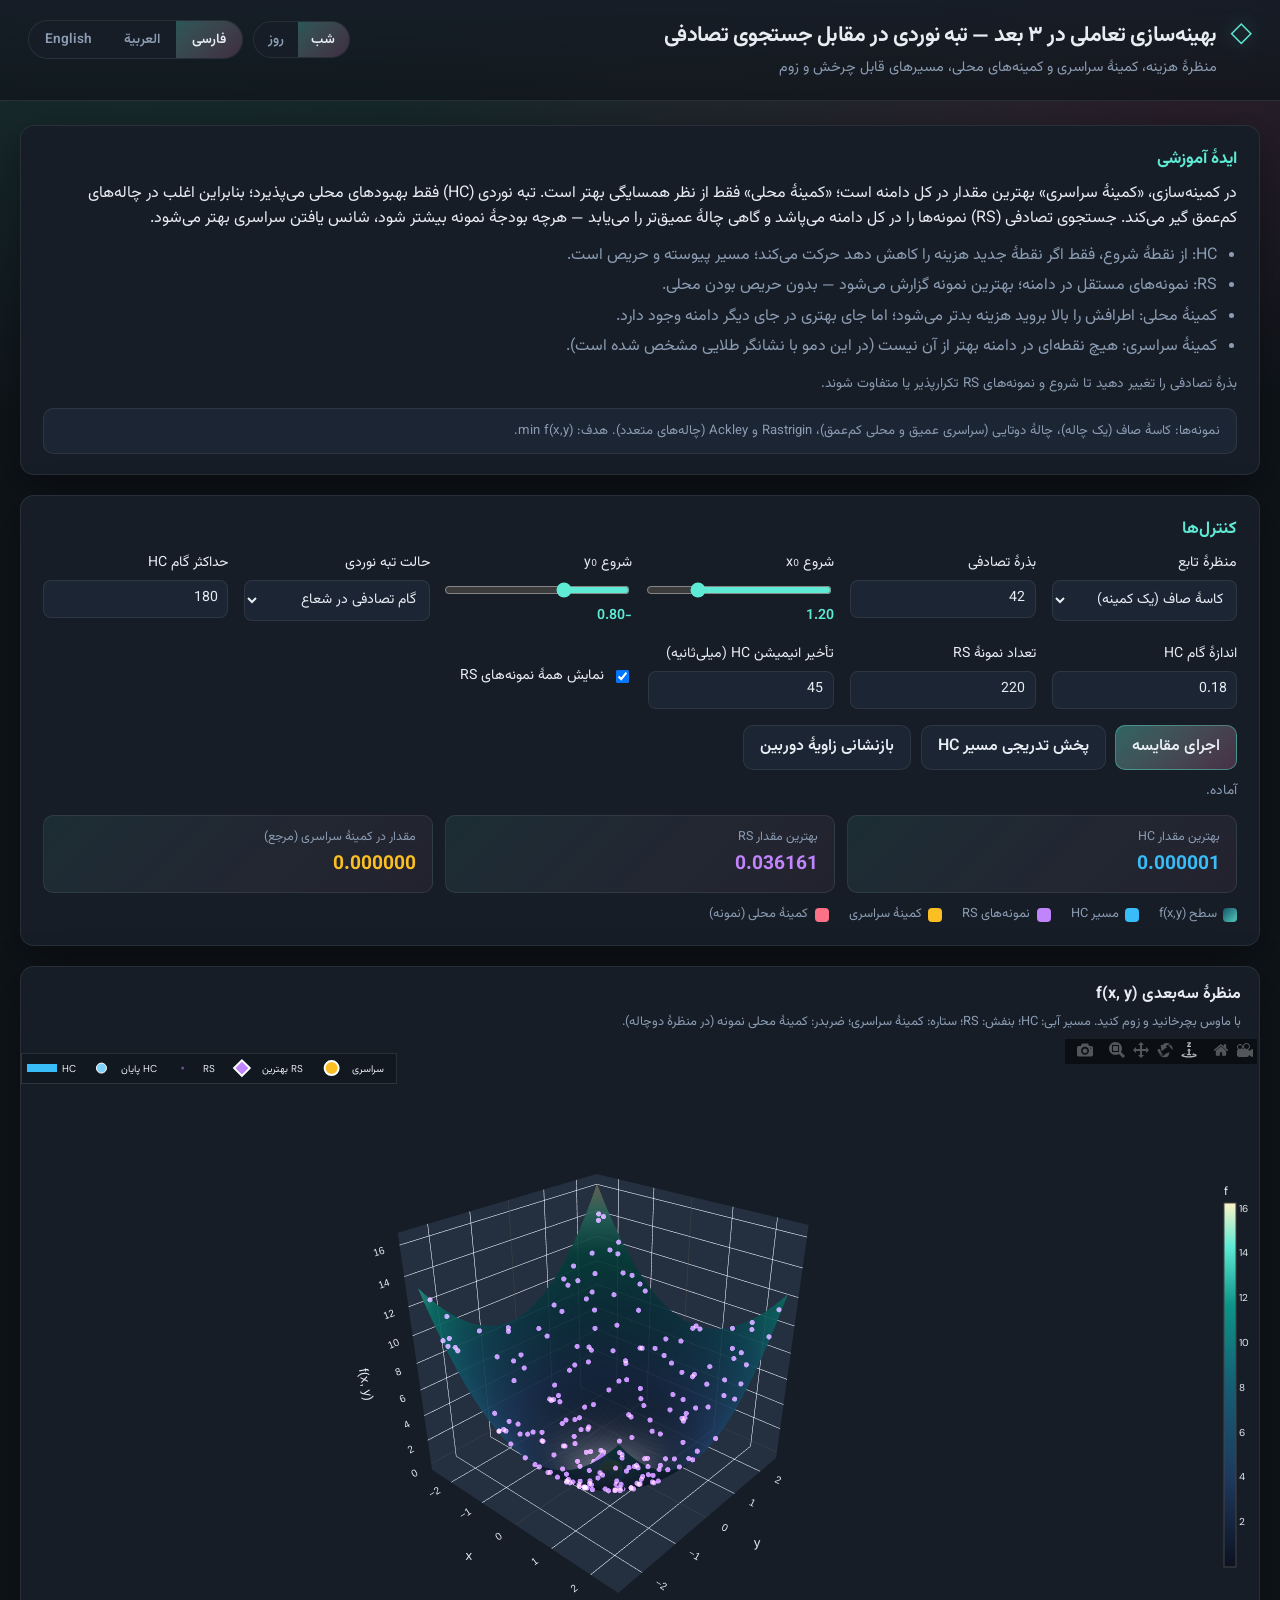
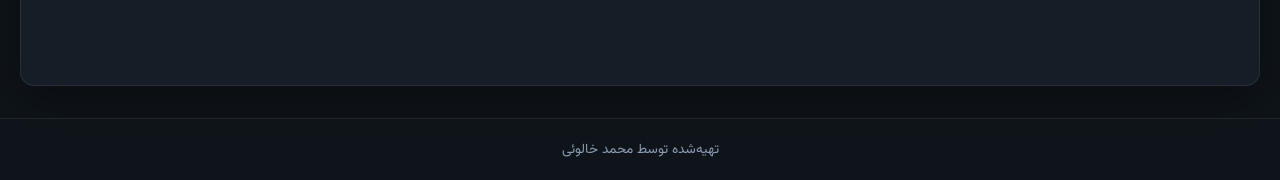
==== docs/index.html @ 894d6543 "update" ====
<!DOCTYPE html>
<html lang="fa" dir="rtl" data-theme="dark">
<head>
  <meta charset="UTF-8" />
  <meta name="viewport" content="width=device-width, initial-scale=1" />
  <title>Visualize Optimization</title>
  <link rel="preconnect" href="https://fonts.googleapis.com" />
  <link rel="preconnect" href="https://fonts.gstatic.com" crossorigin />
  <link href="https://fonts.googleapis.com/css2?family=DM+Sans:ital,opsz,wght@0,9..40,400;0,9..40,600;0,9..40,700&family=Noto+Sans+Arabic:wght@400;600;700&family=Vazirmatn:wght@400;600;700&display=swap" rel="stylesheet" />
  <script src="https://cdn.plot.ly/plotly-2.35.2.min.js"></script>
  <link rel="stylesheet" href="static/style.css" />
</head>
<body>
  <div class="app-shell">
    <header class="top-bar">
      <div class="brand">
        <span class="brand-mark">◇</span>
        <div class="brand-text">
          <h1 data-i18n="title">بهینه‌سازی تعاملی در ۳ بعد — تپه نوردی در مقابل جستجوی تصادفی</h1>
          <p class="subtitle" data-i18n="subtitle">منظرهٔ هزینه، نقطهٔ سراسری و نقاط محلی، مقایسهٔ مسیرها</p>
        </div>
      </div>
      <div class="top-actions">
        <div class="theme-switch" role="group" aria-label="Theme">
          <button type="button" id="theme-dark" class="theme-btn active" data-theme-pick="dark" aria-pressed="true" data-i18n="theme_dark">شب</button>
          <button type="button" id="theme-light" class="theme-btn" data-theme-pick="light" aria-pressed="false" data-i18n="theme_light">روز</button>
        </div>
        <div class="lang-switch" role="group" aria-label="Language">
          <button type="button" id="lang-fa" class="lang-btn active" aria-pressed="true">فارسی</button>
          <button type="button" id="lang-ar" class="lang-btn" aria-pressed="false">العربية</button>
          <button type="button" id="lang-en" class="lang-btn" aria-pressed="false">English</button>
        </div>
      </div>
    </header>

    <main class="layout">
      <section class="panel intro-panel">
        <h2 data-i18n="intro_title">ایدهٔ آموزشی</h2>
        <p class="lead" data-i18n="intro_p1"></p>
        <ul class="bullets">
          <li data-i18n="bullet_hc"></li>
          <li data-i18n="bullet_rs"></li>
          <li data-i18n="bullet_local"></li>
          <li data-i18n="bullet_global"></li>
        </ul>
        <p class="small muted" data-i18n="repro_note"></p>
        <div class="formula-note" data-i18n="formula_note"></div>
      </section>

      <section class="panel controls-panel">
        <h2 data-i18n="controls_title">کنترل‌ها</h2>
        <div class="control-grid">
          <label class="field">
            <span data-i18n="label_landscape">منظرهٔ تابع</span>
            <select id="select-landscape" class="select-input">
              <option value="smooth_bowl" data-i18n-opt="landscape_bowl"></option>
              <option value="double_well" data-i18n-opt="landscape_double"></option>
              <option value="rastrigin" data-i18n-opt="landscape_rastrigin"></option>
              <option value="ackley" data-i18n-opt="landscape_ackley"></option>
            </select>
          </label>
          <label class="field">
            <span data-i18n="label_seed">بذرهٔ تصادفی</span>
            <input type="number" id="input-seed" value="42" min="0" max="999999" step="1" />
          </label>
          <label class="field">
            <span data-i18n="label_start_x">شروع x₀</span>
            <input type="range" id="slider-x0" min="-2.5" max="2.5" step="0.05" value="1.2" />
            <output id="out-x0">1.20</output>
          </label>
          <label class="field">
            <span data-i18n="label_start_y">شروع y₀</span>
            <input type="range" id="slider-y0" min="-2.5" max="2.5" step="0.05" value="-0.8" />
            <output id="out-y0">-0.80</output>
          </label>
          <label class="field">
            <span data-i18n="label_hc_mode">حالت تپه نوردی</span>
            <select id="select-hc-mode" class="select-input">
              <option value="random" data-i18n-opt="hc_mode_random"></option>
              <option value="neighbors" data-i18n-opt="hc_mode_neighbors"></option>
            </select>
          </label>
          <label class="field">
            <span data-i18n="label_hc_steps">حداکثر گام HC</span>
            <input type="number" id="input-hc-steps" value="180" min="20" max="800" step="10" />
          </label>
          <label class="field">
            <span data-i18n="label_hc_step">اندازهٔ گام HC</span>
            <input type="number" id="input-hc-step" value="0.18" min="0.02" max="0.6" step="0.01" />
          </label>
          <label class="field">
            <span data-i18n="label_rs_samples">نمونهٔ جستجوی تصادفی</span>
            <input type="number" id="input-rs-n" value="220" min="30" max="1200" step="10" />
          </label>
          <label class="field">
            <span data-i18n="label_anim_delay">تأخیر انیمیشن HC (ms)</span>
            <input type="number" id="input-anim-delay" value="45" min="0" max="400" step="5" />
          </label>
          <label class="field checkbox-field">
            <input type="checkbox" id="chk-show-all-rs" checked />
            <span data-i18n="label_show_all_rs">نمایش همهٔ نمونه‌های RS (شفاف)</span>
          </label>
        </div>

        <div class="btn-row">
          <button type="button" id="btn-run" class="btn primary" data-i18n="btn_run">اجرای مقایسه</button>
          <button type="button" id="btn-animate-hc" class="btn" data-i18n="btn_animate_hc">پخش مسیر HC</button>
          <button type="button" id="btn-stop" class="btn danger" data-i18n="btn_stop" style="display: none">توقف</button>
          <button type="button" id="btn-reset-view" class="btn" data-i18n="btn_reset_view">بازنشانی نما</button>
        </div>
        <p id="status-line" class="status-line muted small" aria-live="polite"></p>

        <div class="metrics-row">
          <div class="metric-tile hc">
            <span class="label" data-i18n="metric_hc_final">بهترین HC (کمینه)</span>
            <span class="value" id="metric-hc">—</span>
          </div>
          <div class="metric-tile rs">
            <span class="label" data-i18n="metric_rs_best">بهترین RS</span>
            <span class="value" id="metric-rs">—</span>
          </div>
          <div class="metric-tile glob">
            <span class="label" data-i18n="metric_global_ref">مرجع سراسری (تقریبی)</span>
            <span class="value" id="metric-global">—</span>
          </div>
        </div>

        <div class="legend-strip" id="legend-strip" aria-hidden="false">
          <span class="legend-item"><span class="legend-swatch surface"></span><span data-i18n="legend_surface">سطح f(x,y)</span></span>
          <span class="legend-item"><span class="legend-swatch hc"></span><span data-i18n="legend_hc">مسیر تپه نوردی</span></span>
          <span class="legend-item"><span class="legend-swatch rs"></span><span data-i18n="legend_rs">جستجوی تصادفی</span></span>
          <span class="legend-item"><span class="legend-swatch global"></span><span data-i18n="legend_global">کمینهٔ سراسری</span></span>
          <span class="legend-item"><span class="legend-swatch local"></span><span data-i18n="legend_local">کمینهٔ محلی (نمونه)</span></span>
        </div>
      </section>

      <section class="chart-card">
        <header>
          <h2 data-i18n="chart_title">منظرهٔ سه‌بعدی و مسیرها</h2>
          <p class="chart-hint" data-i18n="chart_hint"></p>
        </header>
        <div id="plot-3d" class="plot-3d"></div>
      </section>
    </main>

    <footer class="site-footer">
      <span data-i18n="footer">تهیه‌شده توسط محمد خالوئی</span>
    </footer>
  </div>

  <script src="static/app.js"></script>
</body>
</html>
---- docs/static/style.css ----
:root,
html[data-theme="dark"] {
  --bg: #0f1419;
  --surface: #161d27;
  --surface-2: #1c2533;
  --border: rgba(255, 255, 255, 0.08);
  --text: #e8edf4;
  --muted: #8b9cb3;
  --accent: #5eead4;
  --accent-2: #f472b6;
  --warn: #fbbf24;
  --danger: #f87171;
  --hc-color: #38bdf8;
  --rs-color: #c084fc;
  --global-color: #fbbf24;
  --local-color: #fb7185;
  --plot-bg: rgba(22, 29, 39, 0.6);
  --footer-bg: rgba(15, 20, 25, 0.85);
  --shadow: rgba(0, 0, 0, 0.35);
  --radius: 14px;
  --font-fa: "Vazirmatn", "Noto Sans Arabic", system-ui, sans-serif;
  --font-ar: "Noto Sans Arabic", "Vazirmatn", system-ui, sans-serif;
  --font-en: "DM Sans", system-ui, sans-serif;
}

html[data-theme="light"] {
  --bg: #f1f5f9;
  --surface: #ffffff;
  --surface-2: #e2e8f0;
  --border: rgba(15, 23, 42, 0.1);
  --text: #0f172a;
  --muted: #64748b;
  --accent: #0d9488;
  --accent-2: #db2777;
  --warn: #b45309;
  --danger: #dc2626;
  --hc-color: #0284c7;
  --rs-color: #7c3aed;
  --global-color: #b45309;
  --local-color: #e11d48;
  --plot-bg: rgba(248, 250, 252, 0.95);
  --footer-bg: rgba(255, 255, 255, 0.92);
  --shadow: rgba(15, 23, 42, 0.08);
}

*,
*::before,
*::after {
  box-sizing: border-box;
}

html[lang="fa"] body {
  font-family: var(--font-fa);
}

html[lang="ar"] body {
  font-family: var(--font-ar);
}

html[lang="en"] body {
  font-family: var(--font-en);
}

body {
  margin: 0;
  min-height: 100vh;
  background: radial-gradient(1200px 600px at 10% -10%, color-mix(in srgb, var(--accent) 18%, transparent), transparent),
    radial-gradient(800px 400px at 90% 0%, color-mix(in srgb, var(--accent-2) 14%, transparent), transparent),
    var(--bg);
  color: var(--text);
  line-height: 1.55;
  transition: background-color 0.25s ease, color 0.2s ease;
}

html[data-theme="light"] body {
  background: radial-gradient(900px 500px at 8% 0%, color-mix(in srgb, var(--accent) 12%, transparent), transparent), var(--bg);
}

.app-shell {
  min-height: 100vh;
  display: flex;
  flex-direction: column;
}

.top-bar {
  display: flex;
  flex-wrap: wrap;
  align-items: flex-start;
  justify-content: space-between;
  gap: 1rem;
  padding: 1.25rem 1.75rem;
  border-bottom: 1px solid var(--border);
  background: linear-gradient(180deg, color-mix(in srgb, var(--surface) 95%, transparent), color-mix(in srgb, var(--bg) 70%, transparent));
  backdrop-filter: blur(12px);
  position: sticky;
  top: 0;
  z-index: 30;
}

.top-actions {
  display: flex;
  flex-wrap: wrap;
  align-items: center;
  gap: 0.65rem;
}

.theme-switch,
.lang-switch {
  display: inline-flex;
  border: 1px solid var(--border);
  border-radius: 999px;
  overflow: hidden;
  background: var(--surface);
}

.theme-btn,
.lang-btn {
  border: none;
  background: transparent;
  color: var(--muted);
  padding: 0.45rem 0.85rem;
  font: inherit;
  font-weight: 600;
  font-size: 0.85rem;
  cursor: pointer;
  transition: color 0.2s, background 0.2s;
}

.lang-btn {
  padding: 0.5rem 1rem;
}

.theme-btn:hover,
.lang-btn:hover {
  color: var(--text);
}

.theme-btn.active,
.lang-btn.active {
  background: linear-gradient(135deg, color-mix(in srgb, var(--accent) 28%, transparent), color-mix(in srgb, var(--accent-2) 18%, transparent));
  color: var(--text);
}

.brand {
  display: flex;
  gap: 0.85rem;
  align-items: flex-start;
}

.brand-mark {
  font-size: 1.75rem;
  color: var(--accent);
  line-height: 1;
  filter: drop-shadow(0 0 10px color-mix(in srgb, var(--accent) 45%, transparent));
}

.brand-text h1 {
  margin: 0 0 0.25rem;
  font-size: clamp(1.05rem, 2.5vw, 1.35rem);
  font-weight: 700;
  letter-spacing: -0.02em;
}

.subtitle {
  margin: 0;
  color: var(--muted);
  font-size: 0.9rem;
}

.layout {
  max-width: 1400px;
  margin: 0 auto;
  padding: 1.5rem 1.25rem 2rem;
  display: flex;
  flex-direction: column;
  gap: 1.25rem;
}

.panel {
  background: var(--surface);
  border: 1px solid var(--border);
  border-radius: var(--radius);
  padding: 1.25rem 1.35rem;
  box-shadow: 0 12px 40px var(--shadow);
}

.panel h2 {
  margin: 0 0 0.65rem;
  font-size: 1.05rem;
  color: var(--accent);
}

.lead {
  margin: 0 0 0.75rem;
  color: var(--text);
}

.bullets {
  margin: 0 0 0.75rem;
  padding-inline-start: 1.25rem;
  color: var(--muted);
}

.bullets li {
  margin-bottom: 0.35rem;
}

.small {
  font-size: 0.85rem;
}

.muted {
  color: var(--muted);
}

.control-grid {
  display: grid;
  grid-template-columns: repeat(auto-fit, minmax(180px, 1fr));
  gap: 1rem;
  margin-bottom: 1rem;
}

.field {
  display: flex;
  flex-direction: column;
  gap: 0.35rem;
  font-size: 0.88rem;
}

.field input[type="range"] {
  width: 100%;
  accent-color: var(--accent);
}

.field input:disabled,
.select-input:disabled {
  opacity: 0.55;
  cursor: not-allowed;
}

.field input[type="number"],
.select-input {
  background: var(--surface-2);
  border: 1px solid var(--border);
  border-radius: 8px;
  color: var(--text);
  padding: 0.45rem 0.6rem;
  font: inherit;
}

.select-input {
  cursor: pointer;
}

output {
  font-variant-numeric: tabular-nums;
  font-weight: 600;
  color: var(--accent);
}

.metrics-row {
  display: grid;
  grid-template-columns: repeat(auto-fit, minmax(160px, 1fr));
  gap: 0.75rem;
  margin-top: 0.75rem;
}

.metric-tile {
  padding: 0.75rem 1rem;
  border-radius: 10px;
  background: linear-gradient(135deg, color-mix(in srgb, var(--accent) 8%, transparent), color-mix(in srgb, var(--accent-2) 6%, transparent));
  border: 1px solid var(--border);
}

.metric-tile .label {
  display: block;
  font-size: 0.78rem;
  color: var(--muted);
  margin-bottom: 0.2rem;
}

.metric-tile .value {
  font-size: 1.2rem;
  font-weight: 700;
  font-variant-numeric: tabular-nums;
}

.metric-tile.hc .value {
  color: var(--hc-color);
}

.metric-tile.rs .value {
  color: var(--rs-color);
}

.metric-tile.glob .value {
  color: var(--global-color);
}

.legend-strip {
  display: flex;
  flex-wrap: wrap;
  gap: 0.75rem 1.25rem;
  margin-top: 0.75rem;
  font-size: 0.8rem;
  color: var(--muted);
}

.legend-item {
  display: inline-flex;
  align-items: center;
  gap: 0.4rem;
}

.legend-swatch {
  width: 14px;
  height: 14px;
  border-radius: 4px;
  flex-shrink: 0;
}

.legend-swatch.surface {
  background: linear-gradient(135deg, #155e75, #5eead4);
  opacity: 0.85;
}

.legend-swatch.hc {
  background: var(--hc-color);
}

.legend-swatch.rs {
  background: var(--rs-color);
}

.legend-swatch.global {
  background: var(--global-color);
}

.legend-swatch.local {
  background: var(--local-color);
}

.checkbox-field {
  flex-direction: row;
  align-items: center;
  gap: 0.5rem;
}

.btn-row {
  display: flex;
  flex-wrap: wrap;
  gap: 0.6rem;
  margin-top: 0.75rem;
  align-items: center;
}

.btn {
  border: 1px solid var(--border);
  background: var(--surface-2);
  color: var(--text);
  padding: 0.55rem 1rem;
  border-radius: 10px;
  font: inherit;
  font-weight: 600;
  cursor: pointer;
  transition: transform 0.15s, border-color 0.2s, box-shadow 0.2s;
}

.btn:hover {
  border-color: color-mix(in srgb, var(--accent) 35%, transparent);
  box-shadow: 0 0 0 1px color-mix(in srgb, var(--accent) 15%, transparent);
}

.btn:active {
  transform: scale(0.98);
}

.btn.primary {
  background: linear-gradient(135deg, color-mix(in srgb, var(--accent) 35%, transparent), color-mix(in srgb, var(--accent-2) 22%, transparent));
  border-color: color-mix(in srgb, var(--accent) 40%, transparent);
}

.btn.danger {
  background: color-mix(in srgb, var(--danger) 22%, transparent);
  border-color: color-mix(in srgb, var(--danger) 45%, transparent);
  color: var(--text);
}

.btn:disabled {
  opacity: 0.45;
  cursor: not-allowed;
  transform: none;
}

.status-line {
  margin-top: 0.65rem;
  min-height: 1.2em;
}

.chart-card {
  background: var(--surface);
  border: 1px solid var(--border);
  border-radius: var(--radius);
  overflow: hidden;
  box-shadow: 0 16px 48px var(--shadow);
}

.chart-card header {
  padding: 1rem 1.1rem 0.25rem;
}

.chart-card h2 {
  margin: 0;
  font-size: 1rem;
  font-weight: 700;
}

.chart-hint {
  margin: 0.35rem 0 0;
  font-size: 0.8rem;
  color: var(--muted);
}

.plot-3d {
  width: 100%;
  height: min(680px, 72vh);
  min-height: 420px;
}

.site-footer {
  text-align: center;
  padding: 1.25rem;
  color: var(--muted);
  font-size: 0.85rem;
  border-top: 1px solid var(--border);
  background: var(--footer-bg);
}

.formula-note {
  margin-top: 0.75rem;
  padding: 0.75rem 1rem;
  border-radius: 10px;
  background: var(--surface-2);
  border: 1px solid var(--border);
  font-size: 0.82rem;
  color: var(--muted);
}

.formula-note code {
  font-family: ui-monospace, monospace;
  font-size: 0.8em;
  color: var(--text);
}
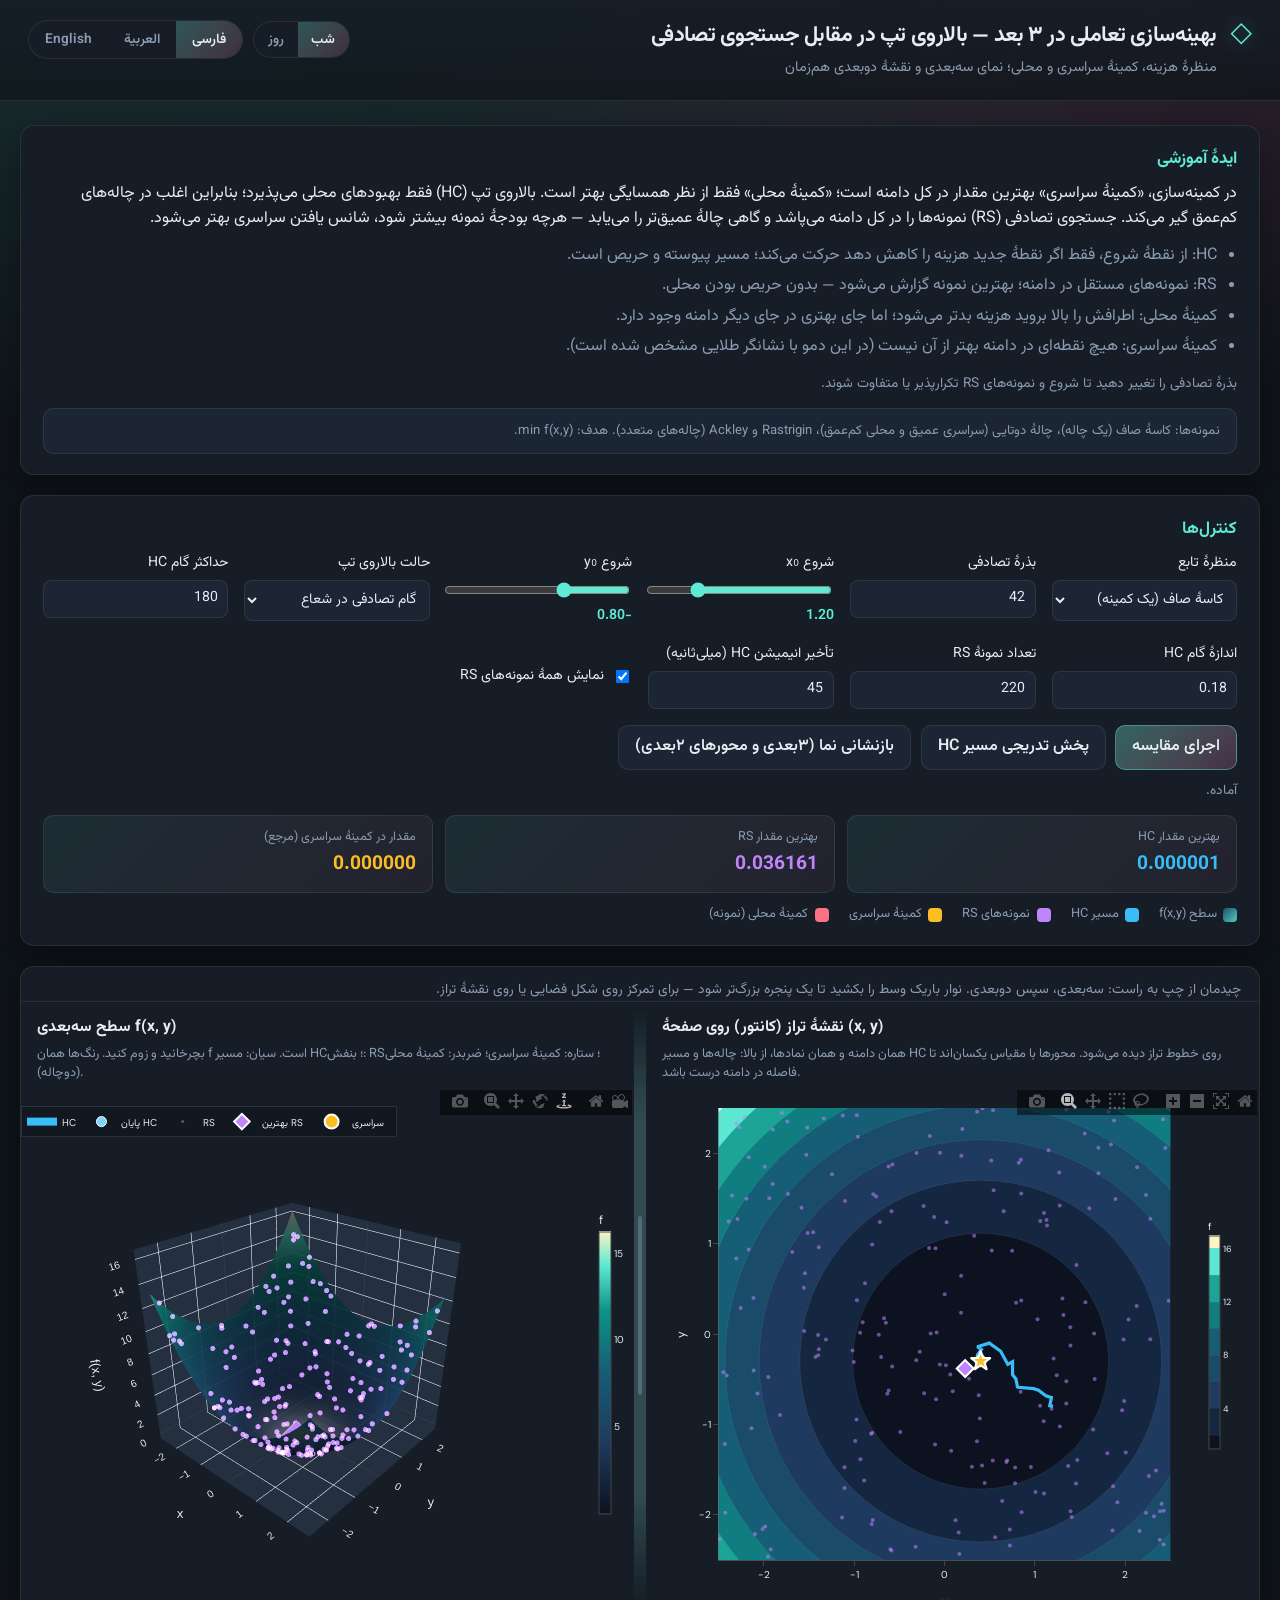
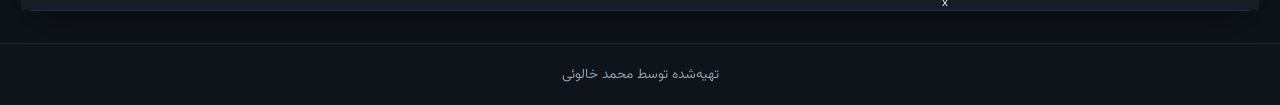
==== commit 9affc20c: "Add 2D beside 3D landscape" ====
--- a/docs/index.html
+++ b/docs/index.html
@@ -127,19 +127,40 @@
 
         <div class="legend-strip" id="legend-strip" aria-hidden="false">
           <span class="legend-item"><span class="legend-swatch surface"></span><span data-i18n="legend_surface">سطح f(x,y)</span></span>
-          <span class="legend-item"><span class="legend-swatch hc"></span><span data-i18n="legend_hc">مسیر تپه نوردی</span></span>
+          <span class="legend-item"><span class="legend-swatch hc"></span><span data-i18n="legend_hc">مسیر بالاروی تپ</span></span>
           <span class="legend-item"><span class="legend-swatch rs"></span><span data-i18n="legend_rs">جستجوی تصادفی</span></span>
           <span class="legend-item"><span class="legend-swatch global"></span><span data-i18n="legend_global">کمینهٔ سراسری</span></span>
           <span class="legend-item"><span class="legend-swatch local"></span><span data-i18n="legend_local">کمینهٔ محلی (نمونه)</span></span>
         </div>
       </section>
 
-      <section class="chart-card">
-        <header>
-          <h2 data-i18n="chart_title">منظرهٔ سه‌بعدی و مسیرها</h2>
-          <p class="chart-hint" data-i18n="chart_hint"></p>
-        </header>
-        <div id="plot-3d" class="plot-3d"></div>
+      <section class="chart-card chart-card-wide">
+        <p class="chart-pair-lead muted small" data-i18n="chart_pair_lead"></p>
+        <span id="split-gutter-help" class="visually-hidden" data-i18n="gutter_help"></span>
+        <div class="charts-split" id="charts-split" aria-label="Split charts">
+          <div class="chart-pane chart-pane-3d">
+            <header>
+              <h2 data-i18n="chart_title_3d">منظرهٔ سه‌بعدی</h2>
+              <p class="chart-hint" data-i18n="chart_hint_3d"></p>
+            </header>
+            <div id="plot-3d" class="plot-pane-inner plot-3d"></div>
+          </div>
+          <div
+            class="split-gutter"
+            id="split-gutter"
+            role="separator"
+            aria-orientation="vertical"
+            aria-describedby="split-gutter-help"
+            tabindex="0"
+          ></div>
+          <div class="chart-pane chart-pane-2d">
+            <header>
+              <h2 data-i18n="chart_title_2d">منظرهٔ دوبعدی (از بالا)</h2>
+              <p class="chart-hint" data-i18n="chart_hint_2d"></p>
+            </header>
+            <div id="plot-2d" class="plot-pane-inner plot-2d"></div>
+          </div>
+        </div>
       </section>
     </main>
 
--- a/docs/static/style.css
+++ b/docs/static/style.css
@@ -405,26 +405,132 @@
   box-shadow: 0 16px 48px var(--shadow);
 }
 
-.chart-card header {
-  padding: 1rem 1.1rem 0.25rem;
-}
-
-.chart-card h2 {
+.chart-card-wide {
+  overflow: visible;
+}
+
+.chart-pair-lead {
   margin: 0;
-  font-size: 1rem;
+  padding: 0.85rem 1.1rem 0;
+  line-height: 1.5;
+  border-bottom: 1px solid var(--border);
+}
+
+.charts-split {
+  display: grid;
+  grid-template-columns: var(--split-3d, 1fr) 12px var(--split-2d, 1fr);
+  gap: 0;
+  align-items: stretch;
+  min-height: 420px;
+  direction: ltr;
+}
+
+.chart-pane {
+  display: flex;
+  flex-direction: column;
+  min-width: 0;
+  min-height: 0;
+  background: var(--surface);
+}
+
+.chart-pane header {
+  padding: 0.85rem 1rem 0.35rem;
+  flex-shrink: 0;
+}
+
+.chart-pane h2 {
+  margin: 0;
+  font-size: 0.98rem;
   font-weight: 700;
+  color: var(--text);
 }
 
 .chart-hint {
   margin: 0.35rem 0 0;
   font-size: 0.8rem;
   color: var(--muted);
-}
-
-.plot-3d {
+  line-height: 1.45;
+}
+
+.plot-pane-inner {
+  flex: 1;
   width: 100%;
-  height: min(680px, 72vh);
-  min-height: 420px;
+  min-height: min(58vh, 600px);
+  height: min(58vh, 600px);
+}
+
+.split-gutter {
+  cursor: col-resize;
+  touch-action: none;
+  user-select: none;
+  background: linear-gradient(
+    180deg,
+    transparent 0%,
+    color-mix(in srgb, var(--border) 85%, var(--accent)) 18%,
+    color-mix(in srgb, var(--border) 85%, var(--accent)) 82%,
+    transparent 100%
+  );
+  position: relative;
+  z-index: 2;
+  border-radius: 6px;
+  margin: 0.35rem 0;
+  align-self: stretch;
+}
+
+.split-gutter:focus-visible {
+  outline: 2px solid var(--accent);
+  outline-offset: 2px;
+}
+
+.split-gutter::after {
+  content: "";
+  position: absolute;
+  top: 35%;
+  bottom: 35%;
+  left: 50%;
+  width: 4px;
+  transform: translateX(-50%);
+  border-radius: 3px;
+  background: var(--muted);
+  opacity: 0.4;
+}
+
+.split-gutter:hover::after,
+.split-gutter:active::after {
+  opacity: 0.85;
+}
+
+@media (max-width: 960px) {
+  .charts-split {
+    grid-template-columns: 1fr;
+    grid-template-rows: auto auto;
+    gap: 0;
+  }
+
+  .split-gutter {
+    display: none;
+  }
+
+  .chart-pane-2d {
+    border-top: 1px solid var(--border);
+  }
+
+  .plot-pane-inner {
+    min-height: min(52vh, 520px);
+    height: min(52vh, 520px);
+  }
+}
+
+.visually-hidden {
+  position: absolute;
+  width: 1px;
+  height: 1px;
+  padding: 0;
+  margin: -1px;
+  overflow: hidden;
+  clip: rect(0, 0, 0, 0);
+  white-space: nowrap;
+  border: 0;
 }
 
 .site-footer {
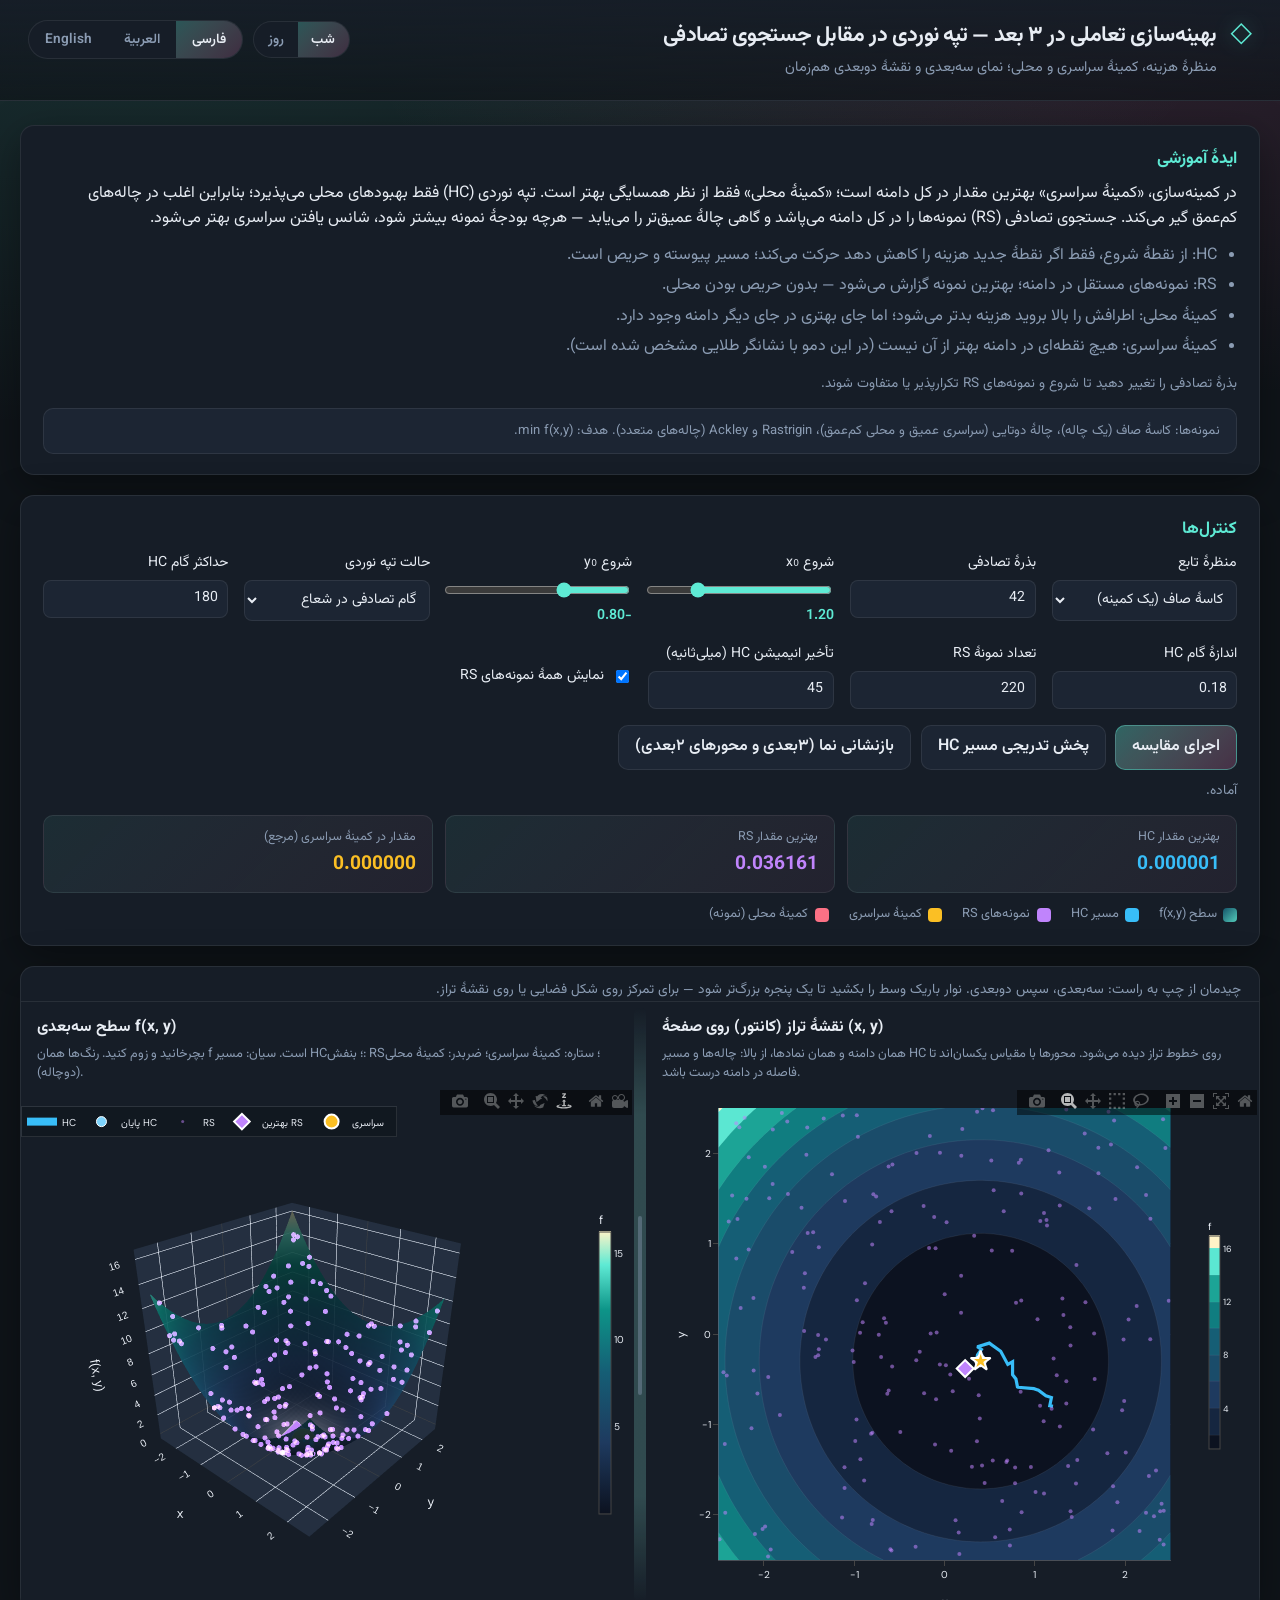
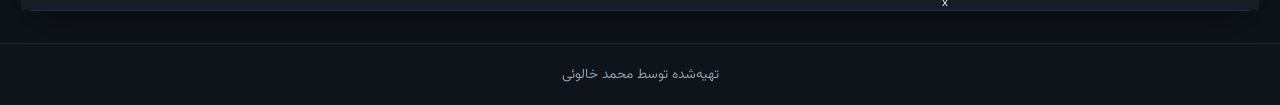
==== commit 4d5dfd5b: "Update" ====
--- a/docs/index.html
+++ b/docs/index.html
@@ -127,7 +127,7 @@
 
         <div class="legend-strip" id="legend-strip" aria-hidden="false">
           <span class="legend-item"><span class="legend-swatch surface"></span><span data-i18n="legend_surface">سطح f(x,y)</span></span>
-          <span class="legend-item"><span class="legend-swatch hc"></span><span data-i18n="legend_hc">مسیر بالاروی تپ</span></span>
+          <span class="legend-item"><span class="legend-swatch hc"></span><span data-i18n="legend_hc">مسیر تپه نوردی</span></span>
           <span class="legend-item"><span class="legend-swatch rs"></span><span data-i18n="legend_rs">جستجوی تصادفی</span></span>
           <span class="legend-item"><span class="legend-swatch global"></span><span data-i18n="legend_global">کمینهٔ سراسری</span></span>
           <span class="legend-item"><span class="legend-swatch local"></span><span data-i18n="legend_local">کمینهٔ محلی (نمونه)</span></span>
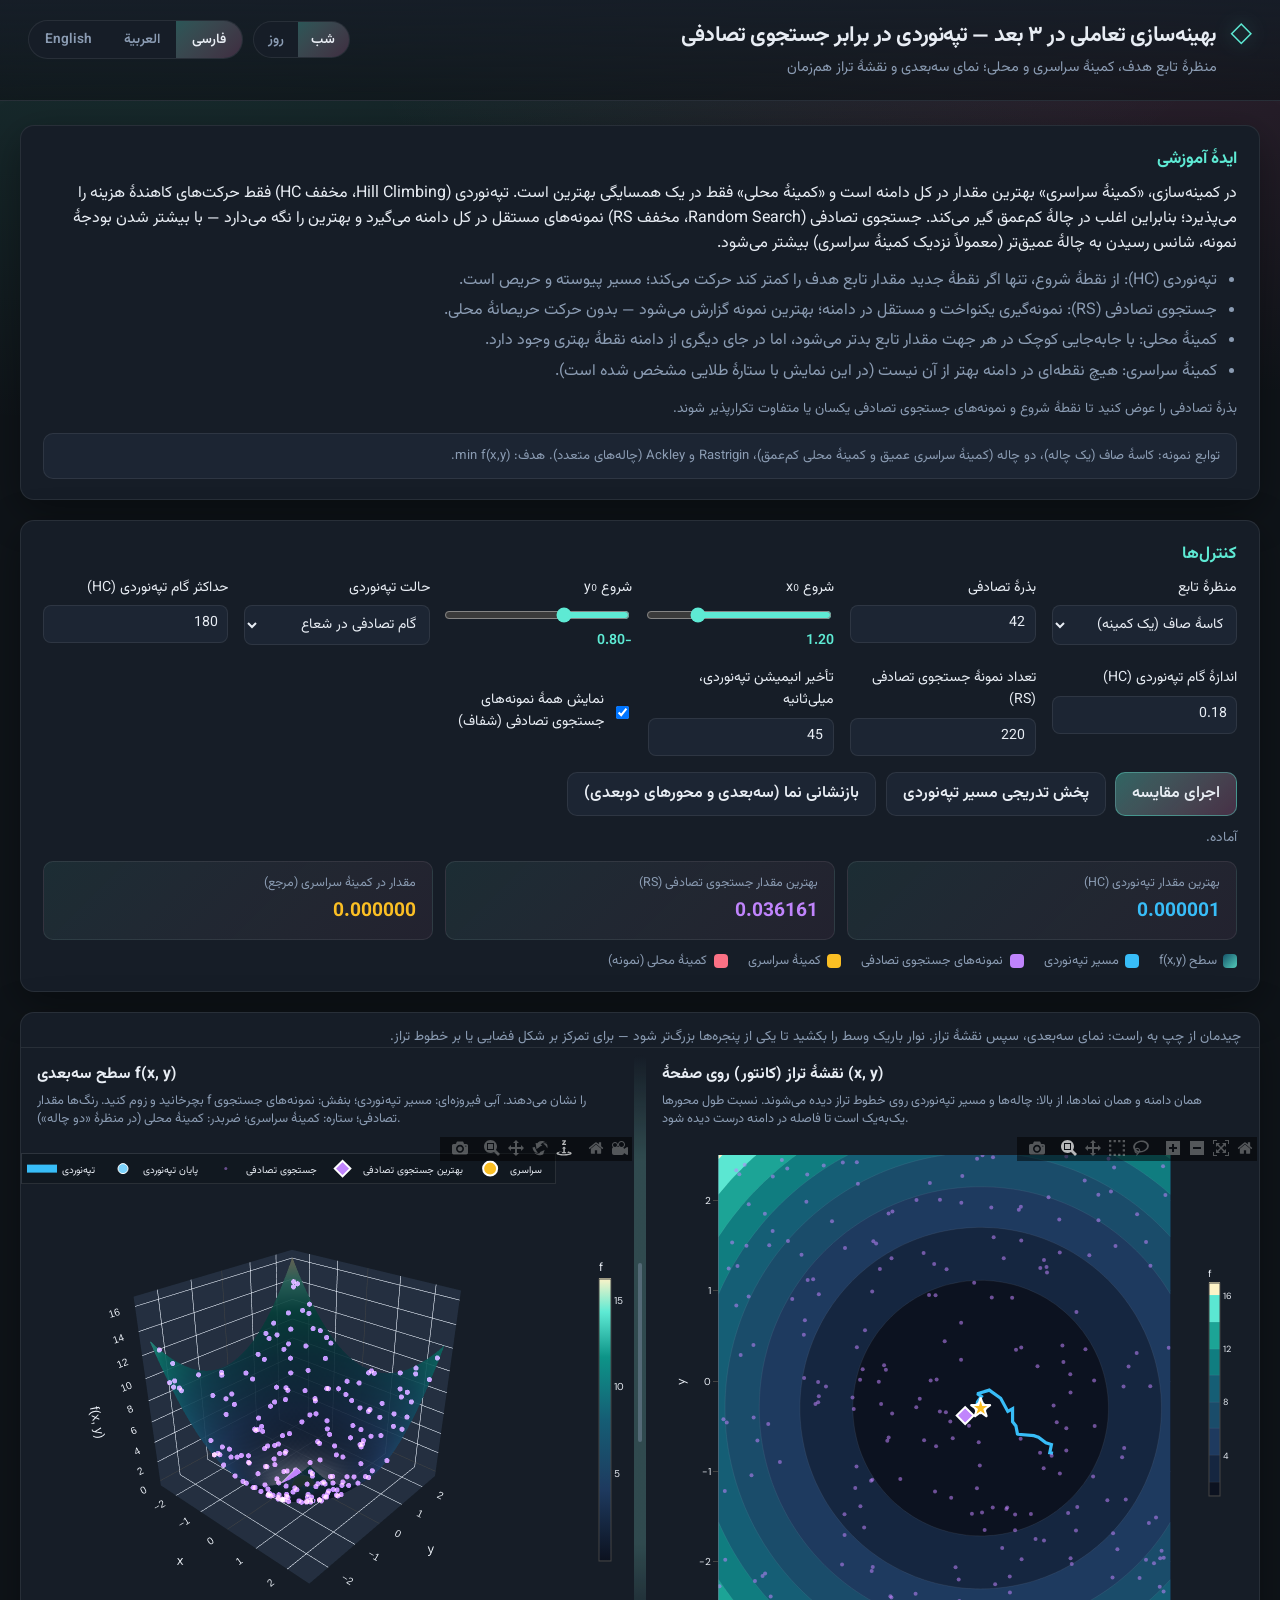
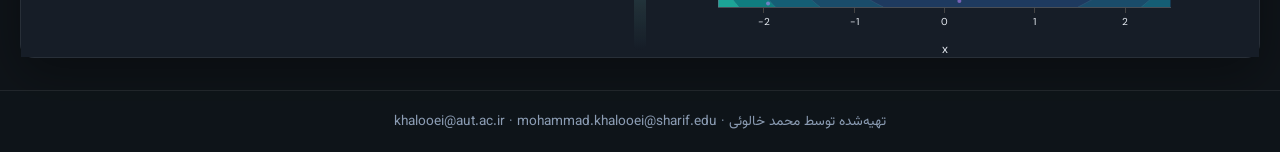
==== commit 2fb1e71d: "Fix terminologies" ====
--- a/docs/index.html
+++ b/docs/index.html
@@ -16,8 +16,8 @@
       <div class="brand">
         <span class="brand-mark">◇</span>
         <div class="brand-text">
-          <h1 data-i18n="title">بهینه‌سازی تعاملی در ۳ بعد — تپه نوردی در مقابل جستجوی تصادفی</h1>
-          <p class="subtitle" data-i18n="subtitle">منظرهٔ هزینه، نقطهٔ سراسری و نقاط محلی، مقایسهٔ مسیرها</p>
+          <h1 data-i18n="title">بهینه‌سازی تعاملی در ۳ بعد — تپه‌نوردی در برابر جستجوی تصادفی</h1>
+          <p class="subtitle" data-i18n="subtitle">منظرهٔ تابع هدف، کمینهٔ سراسری و محلی؛ نمای سه‌بعدی و نقشهٔ تراز هم‌زمان</p>
         </div>
       </div>
       <div class="top-actions">
@@ -74,37 +74,37 @@
             <output id="out-y0">-0.80</output>
           </label>
           <label class="field">
-            <span data-i18n="label_hc_mode">حالت تپه نوردی</span>
+            <span data-i18n="label_hc_mode">حالت تپه‌نوردی</span>
             <select id="select-hc-mode" class="select-input">
               <option value="random" data-i18n-opt="hc_mode_random"></option>
               <option value="neighbors" data-i18n-opt="hc_mode_neighbors"></option>
             </select>
           </label>
           <label class="field">
-            <span data-i18n="label_hc_steps">حداکثر گام HC</span>
+            <span data-i18n="label_hc_steps">حداکثر گام تپه‌نوردی (HC)</span>
             <input type="number" id="input-hc-steps" value="180" min="20" max="800" step="10" />
           </label>
           <label class="field">
-            <span data-i18n="label_hc_step">اندازهٔ گام HC</span>
+            <span data-i18n="label_hc_step">اندازهٔ گام تپه‌نوردی (HC)</span>
             <input type="number" id="input-hc-step" value="0.18" min="0.02" max="0.6" step="0.01" />
           </label>
           <label class="field">
-            <span data-i18n="label_rs_samples">نمونهٔ جستجوی تصادفی</span>
+            <span data-i18n="label_rs_samples">تعداد نمونهٔ جستجوی تصادفی (RS)</span>
             <input type="number" id="input-rs-n" value="220" min="30" max="1200" step="10" />
           </label>
           <label class="field">
-            <span data-i18n="label_anim_delay">تأخیر انیمیشن HC (ms)</span>
+            <span data-i18n="label_anim_delay">تأخیر انیمیشن تپه‌نوردی، میلی‌ثانیه</span>
             <input type="number" id="input-anim-delay" value="45" min="0" max="400" step="5" />
           </label>
           <label class="field checkbox-field">
             <input type="checkbox" id="chk-show-all-rs" checked />
-            <span data-i18n="label_show_all_rs">نمایش همهٔ نمونه‌های RS (شفاف)</span>
+            <span data-i18n="label_show_all_rs">نمایش همهٔ نمونه‌های جستجوی تصادفی (شفاف)</span>
           </label>
         </div>
 
         <div class="btn-row">
           <button type="button" id="btn-run" class="btn primary" data-i18n="btn_run">اجرای مقایسه</button>
-          <button type="button" id="btn-animate-hc" class="btn" data-i18n="btn_animate_hc">پخش مسیر HC</button>
+          <button type="button" id="btn-animate-hc" class="btn" data-i18n="btn_animate_hc">پخش تدریجی مسیر تپه‌نوردی</button>
           <button type="button" id="btn-stop" class="btn danger" data-i18n="btn_stop" style="display: none">توقف</button>
           <button type="button" id="btn-reset-view" class="btn" data-i18n="btn_reset_view">بازنشانی نما</button>
         </div>
@@ -112,23 +112,23 @@
 
         <div class="metrics-row">
           <div class="metric-tile hc">
-            <span class="label" data-i18n="metric_hc_final">بهترین HC (کمینه)</span>
+            <span class="label" data-i18n="metric_hc_final">بهترین مقدار تپه‌نوردی (HC)</span>
             <span class="value" id="metric-hc">—</span>
           </div>
           <div class="metric-tile rs">
-            <span class="label" data-i18n="metric_rs_best">بهترین RS</span>
+            <span class="label" data-i18n="metric_rs_best">بهترین مقدار جستجوی تصادفی (RS)</span>
             <span class="value" id="metric-rs">—</span>
           </div>
           <div class="metric-tile glob">
-            <span class="label" data-i18n="metric_global_ref">مرجع سراسری (تقریبی)</span>
+            <span class="label" data-i18n="metric_global_ref">مقدار در کمینهٔ سراسری (مرجع)</span>
             <span class="value" id="metric-global">—</span>
           </div>
         </div>
 
         <div class="legend-strip" id="legend-strip" aria-hidden="false">
           <span class="legend-item"><span class="legend-swatch surface"></span><span data-i18n="legend_surface">سطح f(x,y)</span></span>
-          <span class="legend-item"><span class="legend-swatch hc"></span><span data-i18n="legend_hc">مسیر تپه نوردی</span></span>
-          <span class="legend-item"><span class="legend-swatch rs"></span><span data-i18n="legend_rs">جستجوی تصادفی</span></span>
+          <span class="legend-item"><span class="legend-swatch hc"></span><span data-i18n="legend_hc">مسیر تپه‌نوردی</span></span>
+          <span class="legend-item"><span class="legend-swatch rs"></span><span data-i18n="legend_rs">نمونه‌های جستجوی تصادفی</span></span>
           <span class="legend-item"><span class="legend-swatch global"></span><span data-i18n="legend_global">کمینهٔ سراسری</span></span>
           <span class="legend-item"><span class="legend-swatch local"></span><span data-i18n="legend_local">کمینهٔ محلی (نمونه)</span></span>
         </div>
@@ -165,7 +165,7 @@
     </main>
 
     <footer class="site-footer">
-      <span data-i18n="footer">تهیه‌شده توسط محمد خالوئی</span>
+      <span data-i18n="footer">تهیه‌شده توسط محمد خالوئی · khalooei@aut.ac.ir · mohammad.khalooei@sharif.edu</span>
     </footer>
   </div>
 
